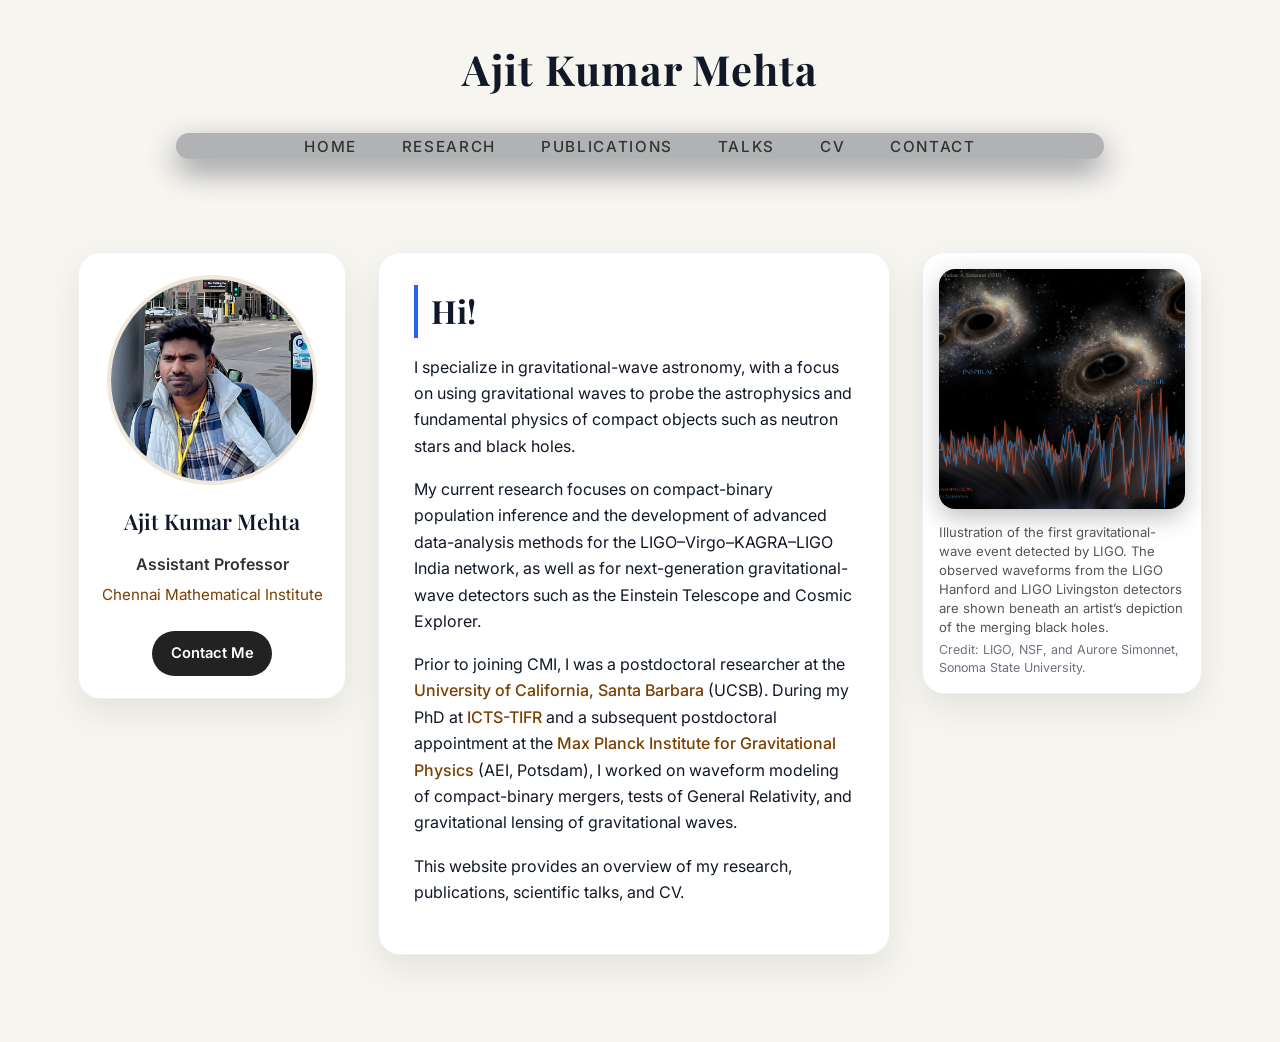
==== index.html @ 56f74015 "Update index.html" ====
<!DOCTYPE html>
<html lang="en">
<head>
    <meta charset="UTF-8">
    <meta name="viewport" content="width=device-width, initial-scale=1.0">
    <title>Ajit Kumar Mehta – Gravitational-Wave Astrophysicist</title>

    <!-- Google Fonts -->
    <link href="https://fonts.googleapis.com/css2?family=Inter:wght@300;400;500;600;700&family=Playfair+Display:wght@600&display=swap" rel="stylesheet">

    <!-- Main Stylesheet -->
    <link rel="stylesheet" href="styles.css">
</head>

<body>

    <!-- ===== HEADER ===== -->
    <header>
        <h1>Ajit Kumar Mehta</h1>

        <nav>
            <ul>
                <li><a href="index.html">Home</a></li>
                <li><a href="research.html">Research</a></li>
                <li><a href="publications.html">Publications</a></li>
                <li><a href="talks.html">Talks</a></li>
                <li><a href="CV.pdf" target="_blank">CV</a></li>
                <li><a href="contact.html">Contact</a></li>
            </ul>
        </nav>
    </header>


    <!-- ===== PROFILE CARD ===== -->
    <section class="profile-card">

        <!-- LEFT PROFILE SIDEBAR -->
        <aside class="profile-sidebar">
            <img class="profile-photo" src="profile.jpg" alt="Ajit Kumar Mehta">

            <div class="profile-details">
                <h2>Ajit Kumar Mehta</h2>

                <p class="profile-position">Assistant Professor</p>

                <p class="profile-institute">
                    <a href="https://www.cmi.ac.in/" target="_blank" rel="noopener">
                        Chennai Mathematical Institute
                    </a>
                </p>

                <a class="contact-button" href="contact.html">Contact Me</a>
            </div>
        </aside>


        <!-- CENTER TEXT -->
        <main class="bio-container">
            <h2 class="welcome-title">Hi!</h2>

            <p>
                I specialize in gravitational-wave astronomy, with a focus on using gravitational waves
                to probe the astrophysics and fundamental physics of compact objects such as neutron stars
                and black holes.
            </p>

            <p>
                My current research focuses on compact-binary population inference and the development of
                advanced data-analysis methods for the LIGO–Virgo–KAGRA–LIGO India network, as well as for
                next-generation gravitational-wave detectors such as the Einstein Telescope and Cosmic Explorer.
            </p>

            <p>
                Prior to joining CMI, I was a postdoctoral researcher at the
                <a href="https://www.physics.ucsb.edu/" target="_blank" rel="noopener">
                    University of California, Santa Barbara</a> (UCSB). During my PhD at
                <a href="https://www.icts.res.in/" target="_blank" rel="noopener">
                    ICTS-TIFR</a> and a subsequent postdoctoral appointment at the
                <a href="https://www.aei.mpg.de/" target="_blank" rel="noopener">
                    Max Planck Institute for Gravitational Physics</a> (AEI, Potsdam), I worked on waveform
                modeling of compact-binary mergers, tests of General Relativity, and gravitational lensing of
                gravitational waves.
            </p>

            <p>
                This website provides an overview of my research, publications, scientific talks, and CV.
            </p>
        </main>


        <!-- RIGHT IMAGE AND CAPTION -->
        <aside class="right-photo-column">
            <div class="photo-credit">
                <img src="image1.jpg" alt="Illustration of the first gravitational-wave event detected by LIGO">

                <p class="caption-text">
                    Illustration of the first gravitational-wave event detected by LIGO. The observed waveforms
                    from the LIGO Hanford and LIGO Livingston detectors are shown beneath an artist’s depiction
                    of the merging black holes.
                    <span class="credit-text">
                        Credit: LIGO, NSF, and Aurore Simonnet, Sonoma State University.
                    </span>
                </p>
            </div>
        </aside>

    </section>

</body>
</html>
---- styles.css ----
/* ================================
   RESET
================================== */
*,
*::before,
*::after {
  box-sizing: border-box;
}

html, body {
  margin: 0;
  padding: 0;
}

/* ================================
   BASE
================================== */
body {
    margin: 0;
    padding: 0;
    background: linear-gradient(180deg, #f7f9fc, #e9eef5);
    font-family: 'Inter', sans-serif;
    color: #1a1a1a;
}

/* Limit width -- EXCLUDING the profile card */
header,
section:not(.profile-card) {
  max-width: 960px;
  margin: 0 auto;
  padding-left: 1.5rem;
  padding-right: 1.5rem;
}

/* ================================
   HEADER / HERO
================================== */
header {
  padding-top: 3rem;
  padding-bottom: 2.5rem;
  text-align: center;
  /* removed light text color so it doesn't fade */
  /* color: #e5e7eb; */
}

header h1 {
  font-family: "Playfair Display", serif;
  font-size: 2.6rem;
  letter-spacing: 0.04em;
  margin: 0 0 0.3rem;
  color: #111827; /* dark navy/black */
}

header p {
  margin: 0.3rem 0 0;
  font-size: 1.05rem;
  opacity: 1;              /* fully opaque */
  color: #4b5563;          /* dark grey */
}

/* ================================
   NAVIGATION
================================== */
nav {
  margin-top: 1.8rem;
}

nav ul {
  list-style: none;
  padding: 0;
  margin: 0;
  display: inline-flex;
  flex-wrap: wrap;
  gap: 0.9rem;
  background: rgba(15, 23, 42, 0.3);
  padding: 0.55rem 0.9rem;
  border-radius: 999px;
  backdrop-filter: blur(12px);
  box-shadow: 0 12px 30px rgba(15, 23, 42, 0.45);
}

nav a {
  text-decoration: none;
  color: #e5e7eb;
  font-size: 0.9rem;
  letter-spacing: 0.11em;
  text-transform: uppercase;
  padding: 0.35rem 0.7rem;
  border-radius: 999px;
  transition: 0.2s ease;
}

nav a:hover,
nav a:focus {
  background: #facc15;
  color: #1f2937;
  transform: translateY(-1px);
}

/* ================================
   DEFAULT SECTION CARD
   (EXCLUDES profile-card)
================================== */
section:not(.profile-card) {
  background: rgba(248, 250, 252, 0.96);
  border-radius: 18px;
  padding: 2.2rem 2.4rem;
  margin-top: -1.2rem;
  margin-bottom: 3rem;
  box-shadow:
    0 18px 45px rgba(15, 23, 42, 0.25),
    0 0 0 1px rgba(148, 163, 184, 0.25);
}

section h2 {
  margin-top: 0;
  font-size: 1.8rem;
  font-weight: 600;
  color: #0f172a;
  margin-bottom: 1rem;
}

/* Styled "Welcome!" heading */
section h2.welcome-title {
  font-size: 2rem;
  font-weight: 700;
  color: #0f172a;
  padding-left: 0.8rem;
  border-left: 4px solid #2563eb; /* blue */
  margin-bottom: 1rem;
}

section p {
  margin: 0.4rem 0 0.9rem;
  color: #111827;
}

/* Lists */
section ul,
section ol {
  padding-left: 1.3rem;
  margin-top: 0.4rem;
  margin-bottom: 1rem;
}

section li {
  margin-bottom: 0.35rem;
}

/* ================================
   LINKS
================================== */
a {
  color: #2563eb;
}

a:hover {
  text-decoration: underline;
}

/* ================================
   RESPONSIVE GLOBAL
================================== */
@media (max-width: 640px) {
  header,
  section:not(.profile-card) {
    padding-left: 1rem;
    padding-right: 1rem;
  }

  header h1 {
    font-size: 2.1rem;
  }

  section:not(.profile-card) {
    padding: 1.7rem 1.4rem;
    margin-top: -0.8rem;
  }
}

/* ============================================================
   PROFILE CARD LAYOUT — LEFT PHOTO, CENTER TEXT, RIGHT PHOTOS
=============================================================== */
section.profile-card {
  max-width: 1200px !important;
  margin: 0 auto !important;

  /* Remove default section styling */
  background: transparent !important;
  border-radius: 0 !important;
  box-shadow: none !important;
  margin-top: 2rem !important;
  margin-bottom: 3rem !important;

  /* Three-column layout */
  display: flex !important;
  flex-direction: row;
  align-items: flex-start;
  justify-content: space-between;  /* push items to left, center, right */
  gap: 2rem;
  padding: 2.4rem !important;
  text-align: left !important;
}

/* Left image column */
section.profile-card .photo-container {
  flex: 0 0 260px; /* fixed-ish width */
}

section.profile-card .photo-container img {
  width: 240px;
  height: 240px;
  object-fit: cover;
  border-radius: 14px;
  box-shadow: 0 8px 25px rgba(0,0,0,0.25);
}

/* Text column (center) */
section.profile-card .bio-container {
  flex: 1;
  max-width: 600px;
  min-width: 0;
}

/* Right-side stacked photos */
.right-photo-column {
  flex: 0 0 280px;            /* fixed width on the far right */
  display: flex;
  flex-direction: column;     /* stack vertically */
  align-items: flex-end;      /* align to the right edge */
  gap: 1rem;
}

.right-photo-column img {
  width: 260px;
  height: 240px;
  object-fit: cover;
  border-radius: 14px;
  box-shadow: 0 8px 25px rgba(0,0,0,0.25);
}

/* Mobile layout */
@media (max-width: 760px) {
  section.profile-card {
    flex-direction: column !important;
    align-items: center !important;
    text-align: center !important;
    padding: 2rem 1.2rem !important;
  }

  section.profile-card .photo-container {
    flex: 0 0 auto;
  }

  section.profile-card .photo-container img {
    width: 200px;
    height: 200px;
  }

  section.profile-card .bio-container {
    max-width: 100%;
  }

  /* On mobile, arrange right-side photos in rows */
  .right-photo-column {
    flex: 0 0 auto;
    flex-direction: row;
    flex-wrap: wrap;
    justify-content: center;
    align-items: center;
  }

  .right-photo-column img {
    width: 200px;
    height: 200px;
  }
}

.photo-credit {
  display: flex;
  flex-direction: column;
  align-items: flex-end; /* keep text aligned with the image */
}


.caption-text {
    font-size: 0.9rem;
    color: #374151; /* dark gray */
    margin-top: 0.6rem;
    line-height: 1.4;
    text-align: left;   /* FIXED */
    max-width: 260px;     /* keeps text tidy under image */
}

.caption-text .credit-text {
    display: block;
    font-size: 0.78rem;
    color: #6b7280;
    margin-top: 0.2rem;   /* ← VERY SMALL GAP */
}

/* ================================
   TALKS PAGE — Cards + layout
================================== */

.talks-intro {
  margin-bottom: 1.3rem;
  color: #374151;
}

.talks-grid {
  display: grid;
  grid-template-columns: 1fr;
  gap: 1rem;
  margin-top: 0.6rem;
}

.talks-section-title {
  margin-top: 1.7rem;
  margin-bottom: 0.6rem;
  font-size: 1.25rem;
  font-weight: 700;
  color: #0f172a;
}

.talk-card {
  background: rgba(255, 255, 255, 0.92);
  border-radius: 16px;
  padding: 1.1rem 1.2rem;
  box-shadow:
    0 10px 28px rgba(15, 23, 42, 0.12),
    0 0 0 1px rgba(148, 163, 184, 0.22);
}

.talk-top {
  display: flex;
  gap: 0.8rem;
  align-items: baseline;
  flex-wrap: wrap;
}

.talk-title {
  font-weight: 700;
  color: #4169E1; /* RoyalBlue */;
  margin: 0;
  line-height: 1.25;
  font-size: 1.02rem;
}

.talk-meta {
  margin-top: 0.35rem;
  color: #0f172a; 
  font-size: 0.95rem;
  line-height: 1.35;
}

.badge {
  display: inline-flex;
  align-items: center;
  gap: 0.35rem;
  padding: 0.22rem 0.55rem;
  border-radius: 999px;
  font-size: 0.78rem;
  letter-spacing: 0.02em;
  background: rgba(37, 99, 235, 0.10);
  color: #1d4ed8;
  border: 1px solid rgba(37, 99, 235, 0.20);
  white-space: nowrap;
}

.badge.secondary {
  background: rgba(15, 23, 42, 0.06);
  color: #0f172a;
  border: 1px solid rgba(15, 23, 42, 0.10);
}

.talk-divider {
  height: 1px;
  background: rgba(148, 163, 184, 0.35);
  margin: 1.4rem 0 0.7rem;
}

@media (min-width: 880px) {
  .talks-grid {
    grid-template-columns: 1fr 1fr;
  }
}

@media (max-width: 640px) {
  .talk-card {
    padding: 1rem 1rem;
  }
}

.year {
    margin-top: 2.5rem;
    font-size: 1.4rem;
    font-weight: 600;
    border-bottom: 1px solid #ddd;
    padding-bottom: 0.3rem;
}

.talk-list {
    list-style: none;
    padding-left: 0;
}

.talk-list li {
    margin-bottom: 1.2rem;
    line-height: 1.6;
}

.talk-list .meta {
    color: #666;
    font-size: 0.9rem;
}

.inst{
  font-weight: 600;
}

.inst{
  font-weight: 600;
  color: #4169E1;              /* RoyalBlue */
  text-decoration: none;
  border-bottom: 1px solid rgba(65,105,225,.35);
}

.inst:hover{
  border-bottom-color: rgba(65,105,225,.9);
}

.highlight{
  font-weight: 600;
  color: #1f2937;   /* same text color, just stronger */
}

.profile-info {
    text-align: center;
    margin-top: 1rem;
}

.profile-title {
    font-weight: 600;
    margin: 0.3rem 0;
}

.profile-affiliation {
    margin: 0.3rem 0;
}

.profile-contact {
    margin-top: 0.7rem;
}

.profile-contact a {
    font-weight: 500;
    text-decoration: none;
}

/* ===== POLISHED HOME PAGE LAYOUT ===== */

body {
    font-family: "Inter", sans-serif;
    background: #f7f5f0;
    color: #222;
    line-height: 1.65;
}

/* Header */
header {
    text-align: center;
    padding: 2.2rem 1rem 1.4rem;
}

header h1 {
    font-family: "Playfair Display", serif;
    font-size: 2.6rem;
    margin: 0 0 1rem;
    letter-spacing: 0.02em;
}

nav ul {
    list-style: none;
    padding: 0;
    margin: 0;
    display: flex;
    justify-content: center;
    gap: 1.4rem;
    flex-wrap: wrap;
}

nav a {
    text-decoration: none;
    color: #333;
    font-weight: 500;
    font-size: 0.95rem;
}

nav a:hover {
    color: #7b3f00;
}

/* Main three-column card */
.profile-card {
    max-width: 1250px;
    margin: 2rem auto 4rem;
    padding: 2rem;
    display: grid;
    grid-template-columns: 260px minmax(420px, 1fr) 330px;
    gap: 2rem;
    align-items: start;
}

/* Left profile sidebar */
.profile-sidebar {
    background: #ffffff;
    border-radius: 22px;
    padding: 1.4rem;
    text-align: center;
    box-shadow: 0 14px 35px rgba(0, 0, 0, 0.08);
    border: 1px solid rgba(0, 0, 0, 0.06);
}

.profile-photo {
    width: 100%;
    max-width: 210px;
    aspect-ratio: 1 / 1;
    object-fit: cover;
    border-radius: 50%;
    display: block;
    margin: 0 auto 1.2rem;
    border: 4px solid #f1e8dc;
}

.profile-details h2 {
    font-family: "Playfair Display", serif;
    font-size: 1.35rem;
    margin: 0.3rem 0 0.7rem;
}

.profile-position {
    font-weight: 600;
    margin: 0.2rem 0;
    color: #333;
}

.profile-institute {
    margin: 0.25rem 0 1.1rem;
    font-size: 0.95rem;
}

.profile-institute a {
    color: #7b3f00;
    text-decoration: none;
}

.profile-institute a:hover {
    text-decoration: underline;
}

.contact-button {
    display: inline-block;
    margin-top: 0.4rem;
    padding: 0.65rem 1.15rem;
    border-radius: 999px;
    background: #222;
    color: #fff;
    text-decoration: none;
    font-weight: 600;
    font-size: 0.92rem;
    transition: transform 0.15s ease, background 0.15s ease;
}

.contact-button:hover {
    background: #7b3f00;
    transform: translateY(-1px);
}

/* Center biography */
.bio-container {
    background: #ffffff;
    border-radius: 22px;
    padding: 2rem 2.2rem;
    box-shadow: 0 14px 35px rgba(0, 0, 0, 0.08);
    border: 1px solid rgba(0, 0, 0, 0.06);
}

.welcome-title {
    font-family: "Playfair Display", serif;
    font-size: 2rem;
    margin-top: 0;
    margin-bottom: 1rem;
}

.bio-container p {
    margin: 0 0 1.05rem;
    font-size: 1rem;
}

.bio-container a {
    color: #7b3f00;
    text-decoration: none;
    font-weight: 500;
}

.bio-container a:hover {
    text-decoration: underline;
}

/* Right photo card */
.right-photo-column {
    background: #ffffff;
    border-radius: 22px;
    padding: 1rem;
    box-shadow: 0 14px 35px rgba(0, 0, 0, 0.08);
    border: 1px solid rgba(0, 0, 0, 0.06);
}

.photo-credit img {
    width: 100%;
    display: block;
    border-radius: 16px;
    margin-bottom: 0.9rem;
}

.caption-text {
    font-size: 0.82rem;
    line-height: 1.45;
    color: #555;
    margin: 0;
}

.credit-text {
    display: block;
    margin-top: 0.55rem;
    color: #777;
    font-size: 0.78rem;
}

/* Responsive layout */
@media (max-width: 1050px) {
    .profile-card {
        grid-template-columns: 240px 1fr;
    }

    .right-photo-column {
        grid-column: 1 / -1;
        max-width: 650px;
        margin: 0 auto;
    }
}

@media (max-width: 760px) {
    .profile-card {
        grid-template-columns: 1fr;
        padding: 1rem;
        margin-top: 1rem;
    }

    .profile-sidebar,
    .bio-container,
    .right-photo-column {
        padding: 1.3rem;
    }

    header h1 {
        font-size: 2.1rem;
    }

    .welcome-title {
        font-size: 1.75rem;
    }

    nav ul {
        gap: 0.9rem;
    }
}
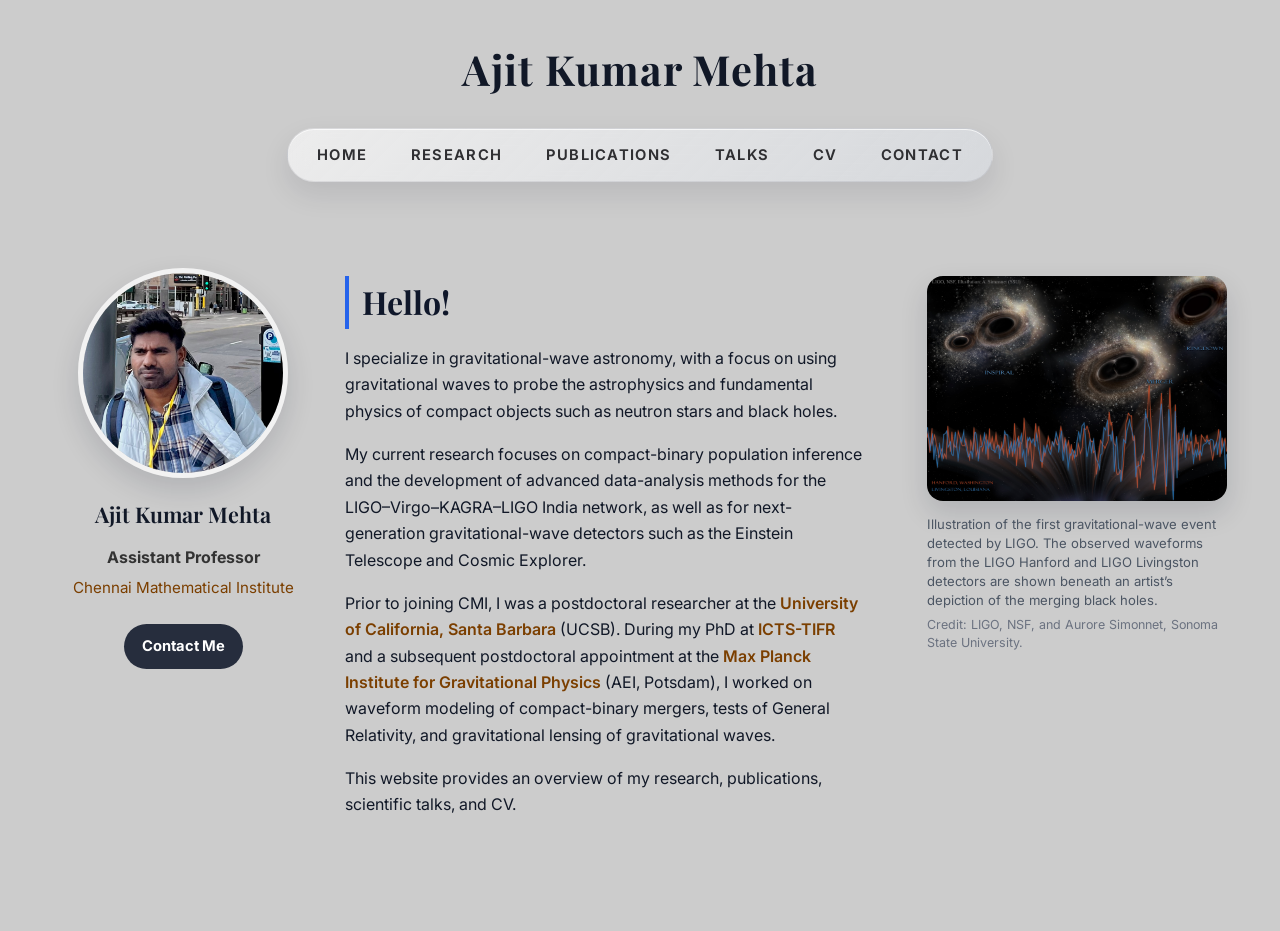
==== commit 42615db2: "Update index.html" ====
--- a/index.html
+++ b/index.html
@@ -56,7 +56,7 @@
 
         <!-- CENTER TEXT -->
         <main class="bio-container">
-            <h2 class="welcome-title">Hi!</h2>
+            <h2 class="welcome-title">Hello!</h2>
 
             <p>
                 I specialize in gravitational-wave astronomy, with a focus on using gravitational waves
--- a/styles.css
+++ b/styles.css
@@ -1,3 +1,12 @@
+/* ============================================================
+   Ajit Kumar Mehta — Website Stylesheet
+   Final cleaned version
+   - uniform site background
+   - no boxed navigation
+   - no boxed publication/talk entries
+   - fixed publication numbering
+============================================================ */
+
 /* ================================
    RESET
 ================================== */
@@ -7,7 +16,8 @@
   box-sizing: border-box;
 }
 
-html, body {
+html,
+body {
   margin: 0;
   padding: 0;
 }
@@ -15,19 +25,40 @@
 /* ================================
    BASE
 ================================== */
+html,
 body {
-    margin: 0;
-    padding: 0;
-    background: linear-gradient(180deg, #f7f9fc, #e9eef5);
-    font-family: 'Inter', sans-serif;
-    color: #1a1a1a;
-}
-
-/* Limit width -- EXCLUDING the profile card */
+  min-height: 100%;
+  margin: 0;
+}
+
+body {
+  background:
+    radial-gradient(circle at top left, rgba(255, 255, 255, 0.55), transparent 35%),
+    radial-gradient(circle at bottom right, rgba(180, 170, 145, 0.18), transparent 45%),
+    linear-gradient(180deg, #e8e4dc 0%, #d3ccc0 100%);
+
+  font-family: "Inter", system-ui, -apple-system, BlinkMacSystemFont, "Segoe UI", sans-serif;
+  color: #111827;
+  line-height: 1.65;
+}
+
+a {
+  color: #7b3f00;
+  text-decoration: none;
+}
+
+a:hover,
+a:focus {
+  text-decoration: underline;
+}
+
+/* Normal pages use a comfortable width.
+   The home profile-card section has its own wider layout below. */
 header,
 section:not(.profile-card) {
   max-width: 960px;
-  margin: 0 auto;
+  margin-left: auto;
+  margin-right: auto;
   padding-left: 1.5rem;
   padding-right: 1.5rem;
 }
@@ -36,97 +67,114 @@
    HEADER / HERO
 ================================== */
 header {
-  padding-top: 3rem;
-  padding-bottom: 2.5rem;
+  padding-top: 2.2rem;
+  padding-bottom: 1.4rem;
   text-align: center;
-  /* removed light text color so it doesn't fade */
-  /* color: #e5e7eb; */
 }
 
 header h1 {
-  font-family: "Playfair Display", serif;
+  font-family: "Playfair Display", Georgia, serif;
   font-size: 2.6rem;
-  letter-spacing: 0.04em;
-  margin: 0 0 0.3rem;
-  color: #111827; /* dark navy/black */
+  letter-spacing: 0.02em;
+  margin: 0 0 1rem;
+  color: #111827;
 }
 
 header p {
   margin: 0.3rem 0 0;
   font-size: 1.05rem;
-  opacity: 1;              /* fully opaque */
-  color: #4b5563;          /* dark grey */
+  color: #4b5563;
 }
 
 /* ================================
-   NAVIGATION
+   NAVIGATION — NO BOXED BACKGROUND
 ================================== */
 nav {
-  margin-top: 1.8rem;
+  margin-top: 1.5rem;
 }
 
 nav ul {
   list-style: none;
+  margin: 0;
   padding: 0;
-  margin: 0;
+
   display: inline-flex;
   flex-wrap: wrap;
-  gap: 0.9rem;
-  background: rgba(15, 23, 42, 0.3);
-  padding: 0.55rem 0.9rem;
-  border-radius: 999px;
-  backdrop-filter: blur(12px);
-  box-shadow: 0 12px 30px rgba(15, 23, 42, 0.45);
+  justify-content: center;
+  gap: 1.25rem;
+
+  background: transparent !important;
+  border: none !important;
+  border-radius: 0 !important;
+  box-shadow: none !important;
+  backdrop-filter: none !important;
+  -webkit-backdrop-filter: none !important;
+}
+
+nav li {
+  margin: 0;
 }
 
 nav a {
+  display: inline-block;
+  padding: 0.15rem 0;
+
+  color: #333;
+  font-size: 0.92rem;
+  font-weight: 650;
+  letter-spacing: 0.09em;
+  text-transform: uppercase;
+
+  border-radius: 0;
+  border-bottom: 2px solid transparent;
+  background: transparent !important;
+  box-shadow: none !important;
+
+  transition: color 0.15s ease, border-color 0.15s ease;
+}
+
+nav a:hover,
+nav a:focus,
+nav a.active {
+  color: #7b3f00;
+  background: transparent !important;
   text-decoration: none;
-  color: #e5e7eb;
-  font-size: 0.9rem;
-  letter-spacing: 0.11em;
-  text-transform: uppercase;
-  padding: 0.35rem 0.7rem;
-  border-radius: 999px;
-  transition: 0.2s ease;
-}
-
-nav a:hover,
-nav a:focus {
-  background: #facc15;
-  color: #1f2937;
-  transform: translateY(-1px);
+  border-bottom-color: rgba(123, 63, 0, 0.55);
+  transform: none;
 }
 
 /* ================================
-   DEFAULT SECTION CARD
-   (EXCLUDES profile-card)
+   DEFAULT SECTIONS — UNBOXED
 ================================== */
 section:not(.profile-card) {
-  background: rgba(248, 250, 252, 0.96);
-  border-radius: 18px;
-  padding: 2.2rem 2.4rem;
-  margin-top: -1.2rem;
-  margin-bottom: 3rem;
-  box-shadow:
-    0 18px 45px rgba(15, 23, 42, 0.25),
-    0 0 0 1px rgba(148, 163, 184, 0.25);
+  background: transparent !important;
+  border: none !important;
+  border-radius: 0 !important;
+  box-shadow: none !important;
+
+  padding-top: 1.8rem;
+  padding-bottom: 1.8rem;
+  margin-top: 0.35rem;
+  margin-bottom: 1.8rem;
 }
 
 section h2 {
   margin-top: 0;
+  margin-bottom: 1rem;
+  color: #0f172a;
   font-size: 1.8rem;
-  font-weight: 600;
-  color: #0f172a;
-  margin-bottom: 1rem;
-}
-
-/* Styled "Welcome!" heading */
-section h2.welcome-title {
+  font-weight: 650;
+}
+
+section h2.welcome-title,
+.welcome-title {
+  font-family: "Playfair Display", Georgia, serif;
   font-size: 2rem;
   font-weight: 700;
   color: #0f172a;
   padding-left: 0.8rem;
-  border-left: 4px solid #2563eb; /* blue */
+  border-left: 4px solid #2563eb;
+  margin-top: 0;
   margin-bottom: 1rem;
 }
 
@@ -135,7 +183,6 @@
   color: #111827;
 }
 
-/* Lists */
 section ul,
 section ol {
   padding-left: 1.3rem;
@@ -147,189 +194,407 @@
   margin-bottom: 0.35rem;
 }
 
-/* ================================
-   LINKS
-================================== */
-a {
-  color: #2563eb;
-}
-
-a:hover {
-  text-decoration: underline;
-}
-
-/* ================================
-   RESPONSIVE GLOBAL
-================================== */
-@media (max-width: 640px) {
-  header,
-  section:not(.profile-card) {
-    padding-left: 1rem;
-    padding-right: 1rem;
-  }
-
-  header h1 {
-    font-size: 2.1rem;
-  }
-
-  section:not(.profile-card) {
-    padding: 1.7rem 1.4rem;
-    margin-top: -0.8rem;
-  }
-}
-
 /* ============================================================
-   PROFILE CARD LAYOUT — LEFT PHOTO, CENTER TEXT, RIGHT PHOTOS
-=============================================================== */
+   HOME PAGE PROFILE LAYOUT
+============================================================ */
 section.profile-card {
-  max-width: 1200px !important;
-  margin: 0 auto !important;
-
-  /* Remove default section styling */
-  background: transparent !important;
-  border-radius: 0 !important;
-  box-shadow: none !important;
-  margin-top: 2rem !important;
-  margin-bottom: 3rem !important;
-
-  /* Three-column layout */
-  display: flex !important;
-  flex-direction: row;
-  align-items: flex-start;
-  justify-content: space-between;  /* push items to left, center, right */
+  max-width: 1250px;
+  margin: 2rem auto 4rem;
+  padding: 2rem 2.4rem;
+
+  display: grid;
+  grid-template-columns: 260px minmax(420px, 1fr) 330px;
   gap: 2rem;
-  padding: 2.4rem !important;
-  text-align: left !important;
-}
-
-/* Left image column */
-section.profile-card .photo-container {
-  flex: 0 0 260px; /* fixed-ish width */
-}
-
-section.profile-card .photo-container img {
-  width: 240px;
-  height: 240px;
+  align-items: start;
+
+  background: transparent !important;
+  border: none !important;
+  box-shadow: none !important;
+  text-align: left;
+}
+
+/* Left profile column */
+.profile-sidebar,
+.photo-container {
+  text-align: center;
+  background: transparent !important;
+  border: none !important;
+  box-shadow: none !important;
+}
+
+.profile-photo,
+.photo-container img {
+  width: 100%;
+  max-width: 210px;
+  aspect-ratio: 1 / 1;
   object-fit: cover;
-  border-radius: 14px;
-  box-shadow: 0 8px 25px rgba(0,0,0,0.25);
-}
-
-/* Text column (center) */
-section.profile-card .bio-container {
-  flex: 1;
-  max-width: 600px;
+  display: block;
+  margin: 0 auto 1.2rem;
+
+  border-radius: 50%;
+  border: 5px solid rgba(255, 255, 255, 0.75);
+  box-shadow: 0 12px 28px rgba(15, 23, 42, 0.14);
+}
+
+.profile-details h2,
+.profile-info h2 {
+  font-family: "Playfair Display", Georgia, serif;
+  font-size: 1.35rem;
+  margin: 0.3rem 0 0.7rem;
+  color: #111827;
+}
+
+.profile-position,
+.profile-title {
+  font-weight: 700;
+  margin: 0.2rem 0;
+  color: #333;
+}
+
+.profile-institute,
+.profile-affiliation {
+  margin: 0.25rem 0 1.1rem;
+  font-size: 0.95rem;
+}
+
+.profile-institute a,
+.profile-affiliation a {
+  color: #7b3f00;
+}
+
+.contact-button,
+.profile-contact a {
+  display: inline-block;
+  margin-top: 0.4rem;
+  padding: 0.65rem 1.15rem;
+  border-radius: 999px;
+
+  background: rgba(15, 23, 42, 0.88);
+  color: #fff;
+  font-weight: 700;
+  font-size: 0.92rem;
+  text-decoration: none;
+
+  transition: transform 0.15s ease, background 0.15s ease;
+}
+
+.contact-button:hover,
+.profile-contact a:hover {
+  background: rgba(124, 58, 0, 0.9);
+  color: #fff;
+  text-decoration: none;
+  transform: translateY(-1px);
+}
+
+/* Center bio column */
+.bio-container {
+  max-width: 650px;
   min-width: 0;
-}
-
-/* Right-side stacked photos */
+  padding: 0.5rem 0 0;
+
+  background: transparent !important;
+  border: none !important;
+  box-shadow: none !important;
+}
+
+.bio-container p {
+  margin: 0 0 1.05rem;
+  font-size: 1rem;
+  color: #111827;
+}
+
+.bio-container a {
+  color: #7b3f00;
+  font-weight: 600;
+}
+
+/* Right figure column */
 .right-photo-column {
-  flex: 0 0 280px;            /* fixed width on the far right */
   display: flex;
-  flex-direction: column;     /* stack vertically */
-  align-items: flex-end;      /* align to the right edge */
+  flex-direction: column;
+  align-items: flex-end;
   gap: 1rem;
-}
-
-.right-photo-column img {
-  width: 260px;
-  height: 240px;
-  object-fit: cover;
-  border-radius: 14px;
-  box-shadow: 0 8px 25px rgba(0,0,0,0.25);
-}
-
-/* Mobile layout */
-@media (max-width: 760px) {
-  section.profile-card {
-    flex-direction: column !important;
-    align-items: center !important;
-    text-align: center !important;
-    padding: 2rem 1.2rem !important;
-  }
-
-  section.profile-card .photo-container {
-    flex: 0 0 auto;
-  }
-
-  section.profile-card .photo-container img {
-    width: 200px;
-    height: 200px;
-  }
-
-  section.profile-card .bio-container {
-    max-width: 100%;
-  }
-
-  /* On mobile, arrange right-side photos in rows */
-  .right-photo-column {
-    flex: 0 0 auto;
-    flex-direction: row;
-    flex-wrap: wrap;
-    justify-content: center;
-    align-items: center;
-  }
-
-  .right-photo-column img {
-    width: 200px;
-    height: 200px;
-  }
+
+  background: transparent !important;
+  border: none !important;
+  box-shadow: none !important;
+  padding: 0.5rem 0 0;
 }
 
 .photo-credit {
   display: flex;
   flex-direction: column;
-  align-items: flex-end; /* keep text aligned with the image */
-}
-
+  align-items: flex-end;
+
+  background: transparent !important;
+  border: none !important;
+  box-shadow: none !important;
+}
+
+.photo-credit img,
+.right-photo-column img {
+  width: 100%;
+  max-width: 300px;
+  height: auto;
+  object-fit: cover;
+  display: block;
+
+  border-radius: 16px;
+  margin-bottom: 0.9rem;
+  box-shadow: 0 12px 28px rgba(15, 23, 42, 0.14);
+}
 
 .caption-text {
-    font-size: 0.9rem;
-    color: #374151; /* dark gray */
-    margin-top: 0.6rem;
-    line-height: 1.4;
-    text-align: left;   /* FIXED */
-    max-width: 260px;     /* keeps text tidy under image */
-}
-
-.caption-text .credit-text {
-    display: block;
-    font-size: 0.78rem;
-    color: #6b7280;
-    margin-top: 0.2rem;   /* ← VERY SMALL GAP */
-}
-
-/* ================================
-   TALKS PAGE — Cards + layout
-================================== */
-
+  max-width: 300px;
+  margin: 0;
+  color: #4b5563;
+  font-size: 0.82rem;
+  line-height: 1.45;
+  text-align: left;
+}
+
+.caption-text .credit-text,
+.credit-text {
+  display: block;
+  margin-top: 0.35rem;
+  color: #6b7280;
+  font-size: 0.78rem;
+}
+
+/* ============================================================
+   PUBLICATIONS PAGE
+   Works even if publications.html still has an internal <style> block.
+============================================================ */
+
+/* Publications page container and heading */
+.container {
+  max-width: 980px;
+  margin-left: auto;
+  margin-right: auto;
+}
+
+.page-title {
+  margin: 0.8rem 0 0.4rem !important;
+}
+
+.page-title h2 {
+  margin: 0 !important;
+  font-size: clamp(1.4rem, 2.2vw, 1.9rem);
+}
+
+/* Top publication links: no pill/box styling */
+.linkbar,
+.pub-links,
+.profile-links,
+.external-links {
+  display: flex;
+  flex-wrap: wrap;
+  gap: 1rem;
+  margin: 0.45rem 0 0.8rem !important;
+}
+
+.pill {
+  display: inline-flex;
+  align-items: center;
+  gap: 0.45rem;
+
+  padding: 0 !important;
+  border: none !important;
+  border-radius: 0 !important;
+  background: transparent !important;
+  box-shadow: none !important;
+
+  color: #7b3f00 !important;
+  text-decoration: none;
+}
+
+.pill:hover,
+.pill:focus {
+  color: #4169e1 !important;
+  border: none !important;
+  box-shadow: none !important;
+  transform: none !important;
+  text-decoration: underline;
+}
+
+.pill .dot {
+  width: 0.42rem;
+  height: 0.42rem;
+  border-radius: 999px;
+  background: #4169e1;
+  display: inline-block;
+}
+
+/* Publication subsections: no section boxes and very small gaps */
+.section {
+  margin: 0.55rem 0 0.65rem !important;
+  padding: 0 !important;
+  border: none !important;
+  border-radius: 0 !important;
+  background: transparent !important;
+  box-shadow: none !important;
+}
+
+.section + .section {
+  margin-top: 0.65rem !important;
+}
+
+.section h3,
+section h3,
+.publications h3,
+.publication-section-title,
+.pub-section-title {
+  margin-top: 0 !important;
+  margin-bottom: 0.28rem !important;
+  color: #4169e1;
+  font-size: 1.08rem;
+  font-weight: 700;
+  letter-spacing: 0.01em;
+}
+
+/* Publication lists: restore native numbering */
+ol.pub-list,
+ol.publication-list,
+ol.publications-list {
+  list-style: decimal outside !important;
+  counter-reset: none !important;
+
+  display: block !important;
+  padding-left: 1.65rem !important;
+  margin-top: 0.15rem !important;
+  margin-bottom: 0.45rem !important;
+}
+
+/* Publication entries: no cards/boxes */
+ol.pub-list > li,
+ol.publication-list > li,
+ol.publications-list > li,
+.pub {
+  display: list-item !important;
+  position: static !important;
+
+  padding: 0.25rem 0 0.55rem 0.08rem !important;
+  margin: 0 0 0.45rem 0 !important;
+
+  background: transparent !important;
+  border: none !important;
+  border-radius: 0 !important;
+  box-shadow: none !important;
+  border-bottom: 1px solid rgba(15, 23, 42, 0.12) !important;
+}
+
+/* Disable old artificial numbering from earlier CSS/internal style */
+ol.pub-list > li::before,
+ol.publication-list > li::before,
+ol.publications-list > li::before,
+.pub::before {
+  content: none !important;
+  display: none !important;
+}
+
+ol.pub-list > li::marker,
+ol.publication-list > li::marker,
+ol.publications-list > li::marker,
+.pub::marker {
+  color: #4169e1;
+  font-weight: 700;
+}
+
+/* Compact publication text */
+.pub-title {
+  margin: 0 !important;
+  font-size: 1.02rem;
+  line-height: 1.35;
+  font-weight: 650;
+}
+
+.pub-title a {
+  color: #0f172a;
+  text-decoration: none;
+  border-bottom: 1px solid rgba(65, 105, 225, 0.35);
+}
+
+.pub-title a:hover,
+.pub-title a:focus {
+  color: #4169e1;
+  border-bottom-color: rgba(65, 105, 225, 0.8);
+  text-decoration: none;
+}
+
+.pub-authors {
+  margin: 0.28rem 0 0 !important;
+  color: #475569;
+  line-height: 1.45;
+  font-size: 0.95rem;
+}
+
+.pub-venue {
+  margin: 0.18rem 0 0 !important;
+  color: #64748b;
+  font-size: 0.92rem;
+  line-height: 1.45;
+
+  display: flex;
+  flex-wrap: wrap;
+  gap: 0.5rem;
+  align-items: center;
+}
+
+.tag {
+  display: inline-flex;
+  align-items: center;
+  font-size: 0.78rem;
+  font-weight: 600;
+  padding: 0.18rem 0.5rem;
+  border-radius: 999px;
+  border: 1px solid rgba(2, 6, 23, 0.10);
+  background: rgba(2, 6, 23, 0.03);
+  color: rgba(2, 6, 23, 0.72);
+}
+
+.tag.ok {
+  border-color: rgba(14, 165, 233, 0.22);
+  background: rgba(14, 165, 233, 0.10);
+  color: rgba(3, 105, 161, 0.95);
+}
+
+.tag.acc {
+  border-color: rgba(34, 197, 94, 0.25);
+  background: rgba(34, 197, 94, 0.10);
+  color: rgba(21, 128, 61, 0.95);
+}
+
+/* ============================================================
+   TALKS PAGE — UNBOXED
+============================================================ */
 .talks-intro {
-  margin-bottom: 1.3rem;
+  margin-bottom: 0.8rem;
   color: #374151;
 }
 
 .talks-grid {
   display: grid;
   grid-template-columns: 1fr;
-  gap: 1rem;
-  margin-top: 0.6rem;
+  gap: 0.55rem;
+  margin-top: 0.35rem;
 }
 
 .talks-section-title {
-  margin-top: 1.7rem;
-  margin-bottom: 0.6rem;
+  margin-top: 0.9rem;
+  margin-bottom: 0.35rem;
+  color: #0f172a;
   font-size: 1.25rem;
   font-weight: 700;
-  color: #0f172a;
 }
 
 .talk-card {
-  background: rgba(255, 255, 255, 0.92);
-  border-radius: 16px;
-  padding: 1.1rem 1.2rem;
-  box-shadow:
-    0 10px 28px rgba(15, 23, 42, 0.12),
-    0 0 0 1px rgba(148, 163, 184, 0.22);
+  background: transparent !important;
+  border-radius: 0 !important;
+  padding: 0.35rem 0 0.65rem !important;
+  margin-bottom: 0.45rem !important;
+  box-shadow: none !important;
+  border: none !important;
+  border-bottom: 1px solid rgba(15, 23, 42, 0.12) !important;
 }
 
 .talk-top {
@@ -340,16 +605,16 @@
 }
 
 .talk-title {
+  margin: 0;
+  color: #4169e1;
+  font-size: 1.02rem;
   font-weight: 700;
-  color: #4169E1; /* RoyalBlue */;
-  margin: 0;
   line-height: 1.25;
-  font-size: 1.02rem;
 }
 
 .talk-meta {
-  margin-top: 0.35rem;
-  color: #0f172a; 
+  margin-top: 0.2rem;
+  color: #0f172a;
   font-size: 0.95rem;
   line-height: 1.35;
 }
@@ -360,319 +625,258 @@
   gap: 0.35rem;
   padding: 0.22rem 0.55rem;
   border-radius: 999px;
+
+  background: rgba(37, 99, 235, 0.10);
+  border: 1px solid rgba(37, 99, 235, 0.20);
+  color: #1d4ed8;
+
   font-size: 0.78rem;
   letter-spacing: 0.02em;
-  background: rgba(37, 99, 235, 0.10);
-  color: #1d4ed8;
-  border: 1px solid rgba(37, 99, 235, 0.20);
   white-space: nowrap;
 }
 
 .badge.secondary {
   background: rgba(15, 23, 42, 0.06);
+  border: 1px solid rgba(15, 23, 42, 0.10);
   color: #0f172a;
-  border: 1px solid rgba(15, 23, 42, 0.10);
 }
 
 .talk-divider {
   height: 1px;
+  margin: 0.75rem 0 0.4rem;
   background: rgba(148, 163, 184, 0.35);
-  margin: 1.4rem 0 0.7rem;
-}
-
+}
+
+.year {
+  margin-top: 0.9rem;
+  padding-bottom: 0.25rem;
+  border-bottom: 1px solid #ddd;
+  font-size: 1.4rem;
+  font-weight: 600;
+}
+
+.talk-list {
+  list-style: none;
+  padding-left: 0;
+}
+
+.talk-list li {
+  margin-bottom: 0.65rem;
+  line-height: 1.6;
+}
+
+.talk-list .meta {
+  color: #666;
+  font-size: 0.9rem;
+}
+
+/* ================================
+   REUSABLE INLINE STYLES
+================================== */
+.inst {
+  color: #4169e1;
+  font-weight: 600;
+  text-decoration: none;
+  border-bottom: 1px solid rgba(65, 105, 225, 0.35);
+}
+
+.inst:hover {
+  border-bottom-color: rgba(65, 105, 225, 0.9);
+  text-decoration: none;
+}
+
+.highlight {
+  color: #1f2937;
+  font-weight: 600;
+}
+
+/* ================================
+   RESPONSIVE LAYOUT
+================================== */
 @media (min-width: 880px) {
   .talks-grid {
     grid-template-columns: 1fr 1fr;
   }
 }
 
+@media (max-width: 1050px) {
+  section.profile-card {
+    grid-template-columns: 240px 1fr;
+  }
+
+  .right-photo-column {
+    grid-column: 1 / -1;
+    align-items: center;
+    max-width: 650px;
+    margin: 0 auto;
+  }
+
+  .photo-credit {
+    align-items: center;
+  }
+
+  .caption-text {
+    max-width: 650px;
+  }
+}
+
+@media (max-width: 760px) {
+  section.profile-card {
+    grid-template-columns: 1fr;
+    padding: 1rem;
+    margin-top: 1rem;
+    text-align: center;
+  }
+
+  .bio-container {
+    max-width: 100%;
+    text-align: left;
+  }
+
+  .profile-sidebar,
+  .photo-container,
+  .right-photo-column,
+  .photo-credit {
+    align-items: center;
+  }
+
+  .right-photo-column {
+    flex-direction: column;
+  }
+
+  .profile-photo,
+  .photo-container img {
+    max-width: 200px;
+  }
+
+  .photo-credit img,
+  .right-photo-column img {
+    max-width: 300px;
+  }
+
+  .welcome-title {
+    font-size: 1.75rem;
+  }
+}
+
 @media (max-width: 640px) {
+  header,
+  section:not(.profile-card) {
+    padding-left: 1rem;
+    padding-right: 1rem;
+  }
+
+  header h1 {
+    font-size: 2.1rem;
+  }
+
+  nav ul {
+    gap: 0.85rem;
+  }
+
+  nav a {
+    font-size: 0.82rem;
+  }
+
+  section:not(.profile-card) {
+    padding-top: 1.2rem;
+    padding-bottom: 1.2rem;
+    margin-top: -0.3rem;
+  }
+
+  .linkbar,
+  .pub-links,
+  .profile-links,
+  .external-links {
+    gap: 0.65rem;
+  }
+
   .talk-card {
-    padding: 1rem 1rem;
-  }
-}
-
-.year {
-    margin-top: 2.5rem;
-    font-size: 1.4rem;
-    font-weight: 600;
-    border-bottom: 1px solid #ddd;
-    padding-bottom: 0.3rem;
-}
-
-.talk-list {
-    list-style: none;
-    padding-left: 0;
-}
-
-.talk-list li {
-    margin-bottom: 1.2rem;
-    line-height: 1.6;
-}
-
-.talk-list .meta {
-    color: #666;
-    font-size: 0.9rem;
-}
-
-.inst{
-  font-weight: 600;
-}
-
-.inst{
-  font-weight: 600;
-  color: #4169E1;              /* RoyalBlue */
-  text-decoration: none;
-  border-bottom: 1px solid rgba(65,105,225,.35);
-}
-
-.inst:hover{
-  border-bottom-color: rgba(65,105,225,.9);
-}
-
-.highlight{
-  font-weight: 600;
-  color: #1f2937;   /* same text color, just stronger */
-}
-
-.profile-info {
-    text-align: center;
-    margin-top: 1rem;
-}
-
-.profile-title {
-    font-weight: 600;
-    margin: 0.3rem 0;
-}
-
-.profile-affiliation {
-    margin: 0.3rem 0;
-}
-
-.profile-contact {
-    margin-top: 0.7rem;
-}
-
-.profile-contact a {
-    font-weight: 500;
-    text-decoration: none;
-}
-
-/* ===== POLISHED HOME PAGE LAYOUT ===== */
-
+    padding: 0.35rem 0 0.65rem !important;
+  }
+}
+
+/* ============================================================
+   FINAL ALIGNMENT FIX FOR PUBLICATIONS / NORMAL PAGES
+============================================================ */
+
+/* Keep the whole page content aligned in one container */
+main.container,
+header .container {
+  max-width: 980px !important;
+  margin-left: auto !important;
+  margin-right: auto !important;
+  padding-left: 1.5rem !important;
+  padding-right: 1.5rem !important;
+}
+
+/* Do not let sections inside main create their own centered boxes */
+main.container section {
+  max-width: none !important;
+  margin-left: 0 !important;
+  margin-right: 0 !important;
+  padding-left: 0 !important;
+  padding-right: 0 !important;
+}
+
+/* ============================================================
+   POLISHED NAVIGATION BAR
+============================================================ */
+
+nav ul {
+  display: inline-flex;
+  flex-wrap: wrap;
+  justify-content: center;
+  align-items: center;
+  gap: 1.35rem;
+
+  padding: 0.55rem 1.15rem;
+  margin: 0;
+
+  background: linear-gradient(
+    135deg,
+    rgba(245, 245, 245, 0.78),
+    rgba(220, 224, 230, 0.62)
+  ) !important;
+
+  border: 1px solid rgba(15, 23, 42, 0.08) !important;
+  border-radius: 999px !important;
+
+  box-shadow:
+    0 12px 28px rgba(15, 23, 42, 0.10),
+    inset 0 1px 0 rgba(255, 255, 255, 0.70) !important;
+
+  backdrop-filter: blur(14px) !important;
+  -webkit-backdrop-filter: blur(14px) !important;
+}
+
+nav a {
+  background: transparent !important;
+  box-shadow: none !important;
+  border-radius: 999px !important;
+  border-bottom: none !important;
+
+  color: #2f2f32 !important;
+  padding: 0.32rem 0.68rem;
+
+  transition:
+    background 0.18s ease,
+    color 0.18s ease,
+    transform 0.18s ease;
+}
+
+nav a:hover,
+nav a:focus,
+nav a.active {
+  background: rgba(65, 105, 225, 0.10) !important;
+  color: #1f3f9a !important;
+  text-decoration: none !important;
+  border-bottom: none !important;
+  transform: translateY(-1px);
+}
+/* Final stronger but still elegant background */
+
+html,
 body {
-    font-family: "Inter", sans-serif;
-    background: #f7f5f0;
-    color: #222;
-    line-height: 1.65;
-}
-
-/* Header */
-header {
-    text-align: center;
-    padding: 2.2rem 1rem 1.4rem;
-}
-
-header h1 {
-    font-family: "Playfair Display", serif;
-    font-size: 2.6rem;
-    margin: 0 0 1rem;
-    letter-spacing: 0.02em;
-}
-
-nav ul {
-    list-style: none;
-    padding: 0;
-    margin: 0;
-    display: flex;
-    justify-content: center;
-    gap: 1.4rem;
-    flex-wrap: wrap;
-}
-
-nav a {
-    text-decoration: none;
-    color: #333;
-    font-weight: 500;
-    font-size: 0.95rem;
-}
-
-nav a:hover {
-    color: #7b3f00;
-}
-
-/* Main three-column card */
-.profile-card {
-    max-width: 1250px;
-    margin: 2rem auto 4rem;
-    padding: 2rem;
-    display: grid;
-    grid-template-columns: 260px minmax(420px, 1fr) 330px;
-    gap: 2rem;
-    align-items: start;
-}
-
-/* Left profile sidebar */
-.profile-sidebar {
-    background: #ffffff;
-    border-radius: 22px;
-    padding: 1.4rem;
-    text-align: center;
-    box-shadow: 0 14px 35px rgba(0, 0, 0, 0.08);
-    border: 1px solid rgba(0, 0, 0, 0.06);
-}
-
-.profile-photo {
-    width: 100%;
-    max-width: 210px;
-    aspect-ratio: 1 / 1;
-    object-fit: cover;
-    border-radius: 50%;
-    display: block;
-    margin: 0 auto 1.2rem;
-    border: 4px solid #f1e8dc;
-}
-
-.profile-details h2 {
-    font-family: "Playfair Display", serif;
-    font-size: 1.35rem;
-    margin: 0.3rem 0 0.7rem;
-}
-
-.profile-position {
-    font-weight: 600;
-    margin: 0.2rem 0;
-    color: #333;
-}
-
-.profile-institute {
-    margin: 0.25rem 0 1.1rem;
-    font-size: 0.95rem;
-}
-
-.profile-institute a {
-    color: #7b3f00;
-    text-decoration: none;
-}
-
-.profile-institute a:hover {
-    text-decoration: underline;
-}
-
-.contact-button {
-    display: inline-block;
-    margin-top: 0.4rem;
-    padding: 0.65rem 1.15rem;
-    border-radius: 999px;
-    background: #222;
-    color: #fff;
-    text-decoration: none;
-    font-weight: 600;
-    font-size: 0.92rem;
-    transition: transform 0.15s ease, background 0.15s ease;
-}
-
-.contact-button:hover {
-    background: #7b3f00;
-    transform: translateY(-1px);
-}
-
-/* Center biography */
-.bio-container {
-    background: #ffffff;
-    border-radius: 22px;
-    padding: 2rem 2.2rem;
-    box-shadow: 0 14px 35px rgba(0, 0, 0, 0.08);
-    border: 1px solid rgba(0, 0, 0, 0.06);
-}
-
-.welcome-title {
-    font-family: "Playfair Display", serif;
-    font-size: 2rem;
-    margin-top: 0;
-    margin-bottom: 1rem;
-}
-
-.bio-container p {
-    margin: 0 0 1.05rem;
-    font-size: 1rem;
-}
-
-.bio-container a {
-    color: #7b3f00;
-    text-decoration: none;
-    font-weight: 500;
-}
-
-.bio-container a:hover {
-    text-decoration: underline;
-}
-
-/* Right photo card */
-.right-photo-column {
-    background: #ffffff;
-    border-radius: 22px;
-    padding: 1rem;
-    box-shadow: 0 14px 35px rgba(0, 0, 0, 0.08);
-    border: 1px solid rgba(0, 0, 0, 0.06);
-}
-
-.photo-credit img {
-    width: 100%;
-    display: block;
-    border-radius: 16px;
-    margin-bottom: 0.9rem;
-}
-
-.caption-text {
-    font-size: 0.82rem;
-    line-height: 1.45;
-    color: #555;
-    margin: 0;
-}
-
-.credit-text {
-    display: block;
-    margin-top: 0.55rem;
-    color: #777;
-    font-size: 0.78rem;
-}
-
-/* Responsive layout */
-@media (max-width: 1050px) {
-    .profile-card {
-        grid-template-columns: 240px 1fr;
-    }
-
-    .right-photo-column {
-        grid-column: 1 / -1;
-        max-width: 650px;
-        margin: 0 auto;
-    }
-}
-
-@media (max-width: 760px) {
-    .profile-card {
-        grid-template-columns: 1fr;
-        padding: 1rem;
-        margin-top: 1rem;
-    }
-
-    .profile-sidebar,
-    .bio-container,
-    .right-photo-column {
-        padding: 1.3rem;
-    }
-
-    header h1 {
-        font-size: 2.1rem;
-    }
-
-    .welcome-title {
-        font-size: 1.75rem;
-    }
-
-    nav ul {
-        gap: 0.9rem;
-    }
-}
+  background: #cccccc !important;
+}
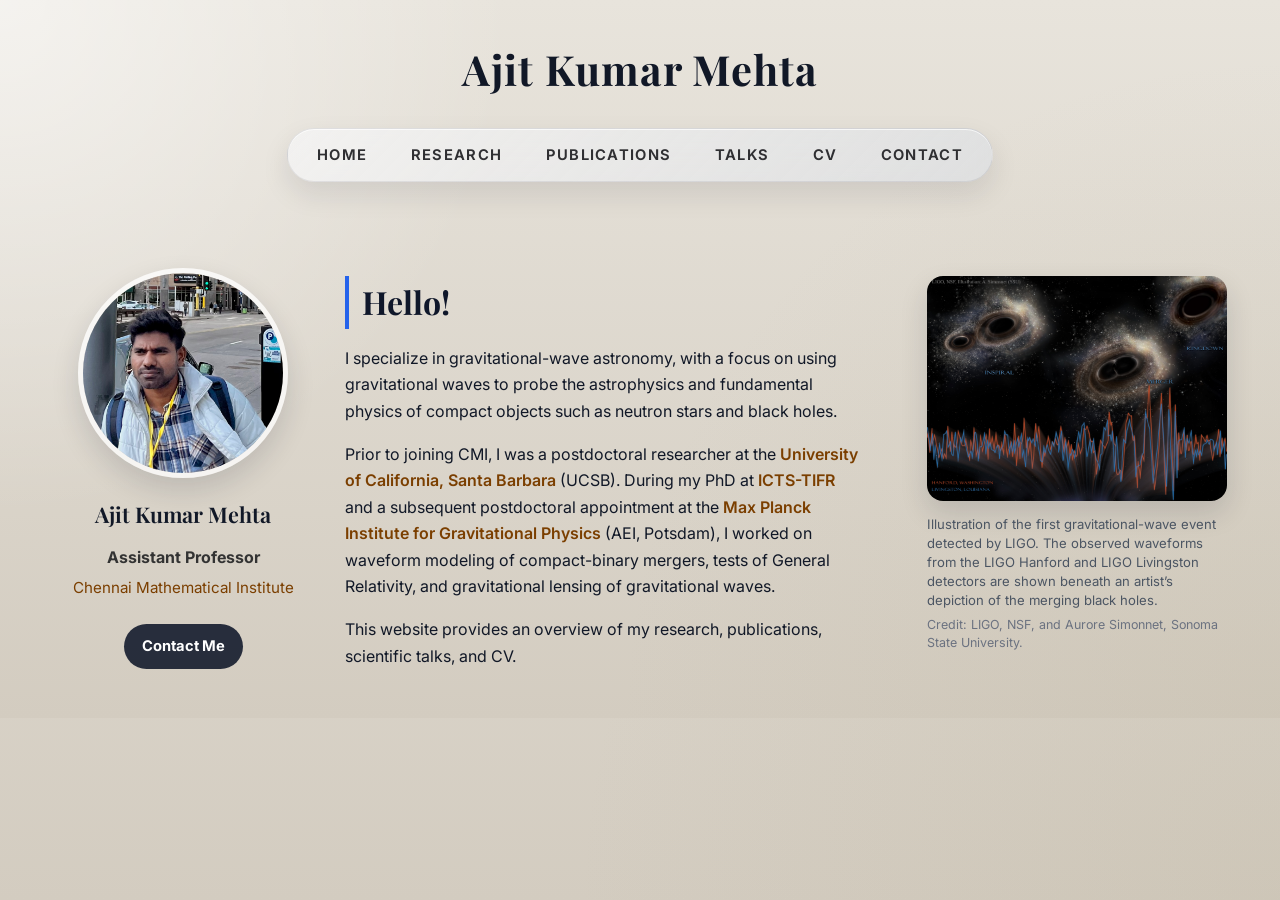
==== commit 0cd3d9fb: "Update index.html" ====
--- a/index.html
+++ b/index.html
@@ -65,12 +65,6 @@
             </p>
 
             <p>
-                My current research focuses on compact-binary population inference and the development of
-                advanced data-analysis methods for the LIGO–Virgo–KAGRA–LIGO India network, as well as for
-                next-generation gravitational-wave detectors such as the Einstein Telescope and Cosmic Explorer.
-            </p>
-
-            <p>
                 Prior to joining CMI, I was a postdoctoral researcher at the
                 <a href="https://www.physics.ucsb.edu/" target="_blank" rel="noopener">
                     University of California, Santa Barbara</a> (UCSB). During my PhD at
--- a/styles.css
+++ b/styles.css
@@ -878,5 +878,8 @@
 
 html,
 body {
-  background: #cccccc !important;
-}
+  background:
+    radial-gradient(circle at top left, rgba(255, 255, 255, 0.55), transparent 35%),
+    radial-gradient(circle at bottom right, rgba(180, 170, 145, 0.18), transparent 45%),
+    linear-gradient(180deg, #e8e4dc 0%, #d3ccc0 100%) !important;
+}
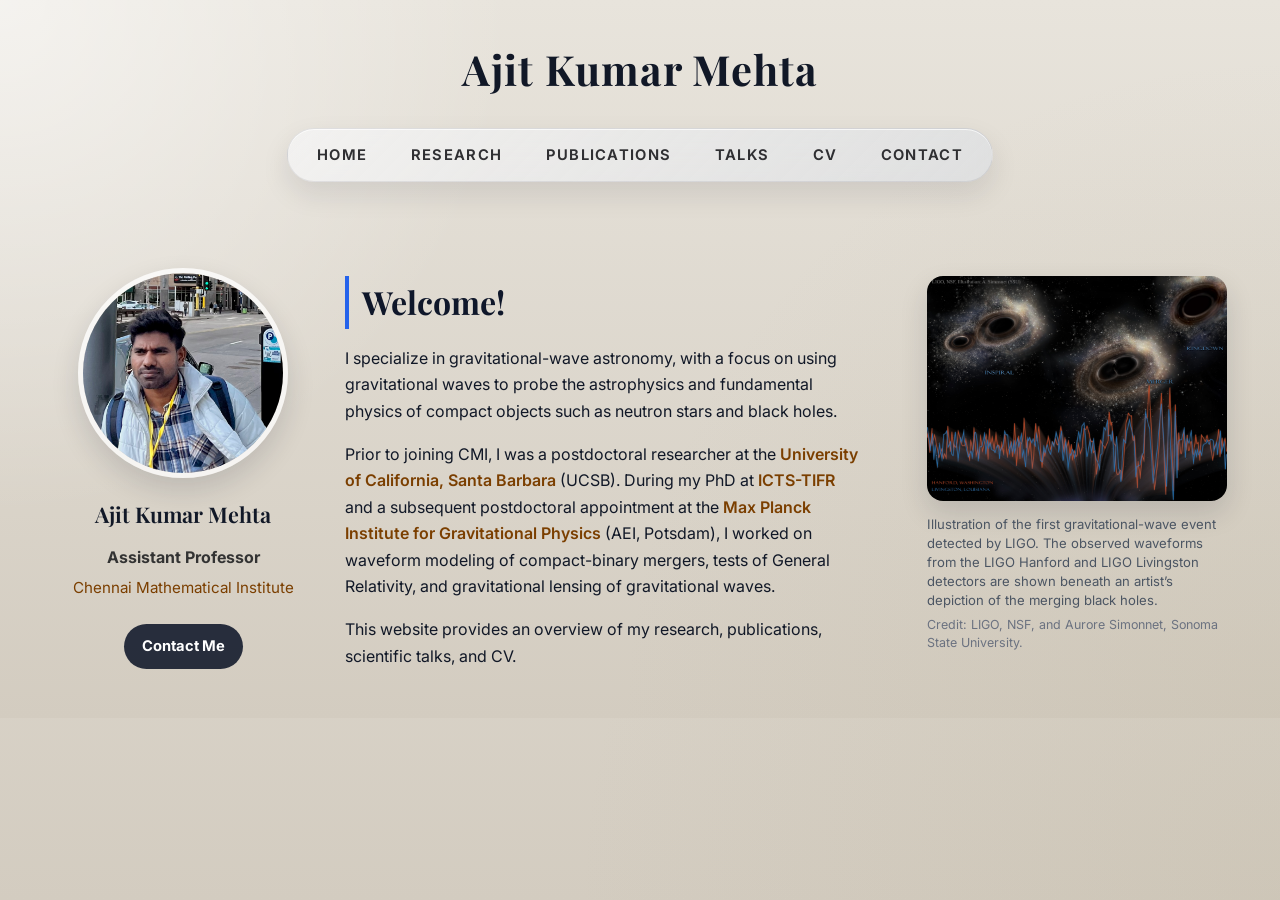
==== commit 2dbeceeb: "Update index.html" ====
--- a/index.html
+++ b/index.html
@@ -56,7 +56,7 @@
 
         <!-- CENTER TEXT -->
         <main class="bio-container">
-            <h2 class="welcome-title">Hello!</h2>
+            <h2 class="welcome-title">Welcome!</h2>
 
             <p>
                 I specialize in gravitational-wave astronomy, with a focus on using gravitational waves
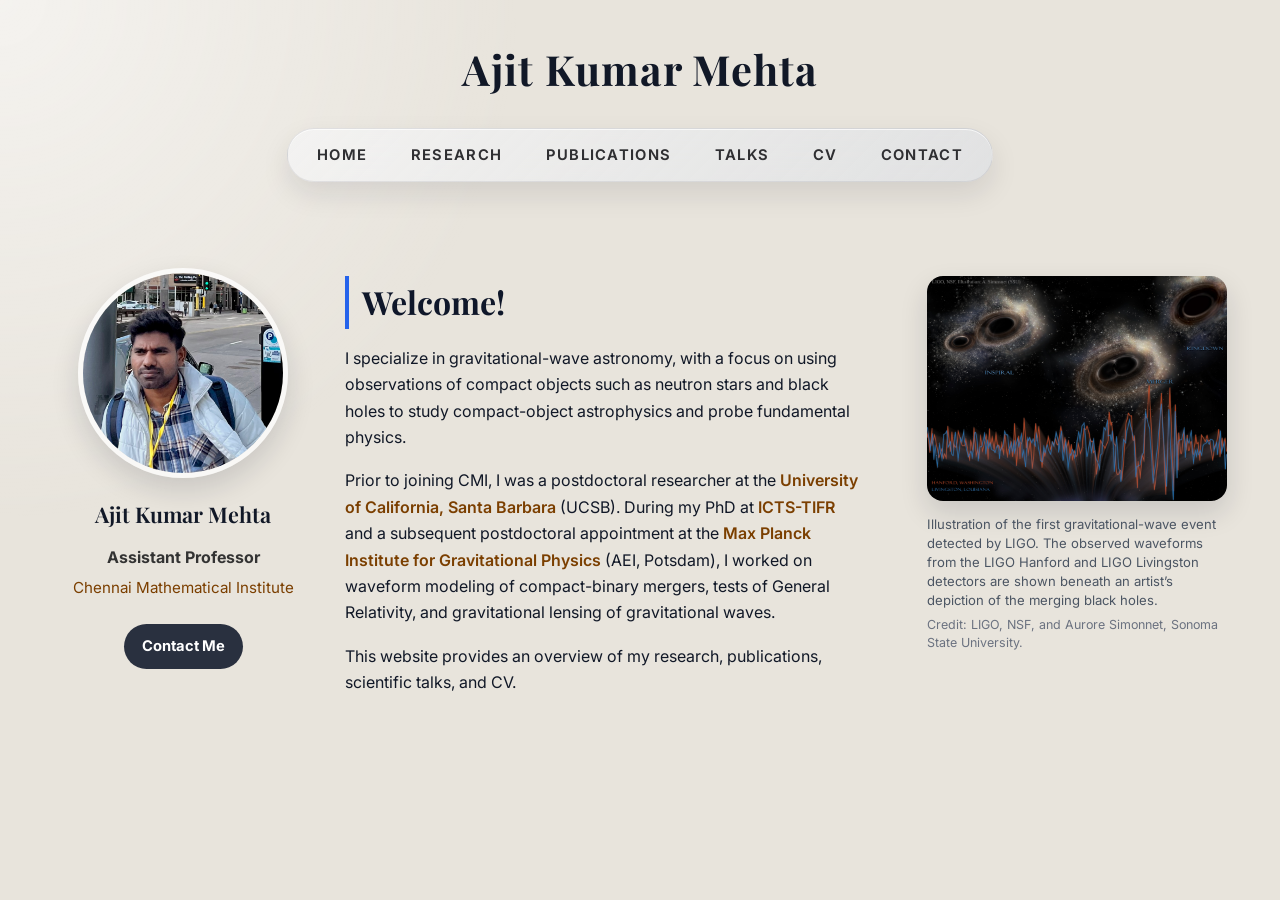
==== commit 87be75ea: "Update index.html" ====
--- a/index.html
+++ b/index.html
@@ -59,9 +59,9 @@
             <h2 class="welcome-title">Welcome!</h2>
 
             <p>
-                I specialize in gravitational-wave astronomy, with a focus on using gravitational waves
-                to probe the astrophysics and fundamental physics of compact objects such as neutron stars
-                and black holes.
+                I specialize in gravitational-wave astronomy, with a focus on using observations of compact objects 
+                such as neutron stars and black holes to study compact-object astrophysics and probe fundamental physics.
+
             </p>
 
             <p>
--- a/styles.css
+++ b/styles.css
@@ -582,8 +582,8 @@
 .talks-section-title {
   margin-top: 0.9rem;
   margin-bottom: 0.35rem;
-  color: #0f172a;
-  font-size: 1.25rem;
+  color: #4169e1;
+  font-size: 1.08rem;
   font-weight: 700;
 }
 
@@ -608,8 +608,8 @@
   margin: 0;
   color: #4169e1;
   font-size: 1.02rem;
-  font-weight: 700;
-  line-height: 1.25;
+  font-weight: 650;
+  line-height: 1.35;
 }
 
 .talk-meta {
@@ -879,7 +879,66 @@
 html,
 body {
   background:
-    radial-gradient(circle at top left, rgba(255, 255, 255, 0.55), transparent 35%),
-    radial-gradient(circle at bottom right, rgba(180, 170, 145, 0.18), transparent 45%),
-    linear-gradient(180deg, #e8e4dc 0%, #d3ccc0 100%) !important;
-}
+    radial-gradient(
+      circle at top left,
+      rgba(255, 255, 255, 0.55),
+      transparent 35%
+    ),
+    #e8e4dc !important;
+
+  background-attachment: fixed;
+}
+
+.talks-grid {
+  display: grid;
+  grid-template-columns: minmax(0, 1fr);
+}
+
+.talk-card {
+  display: flex;
+  flex-wrap: wrap;
+  align-items: baseline;
+  column-gap: 0.8rem;
+  row-gap: 0.4rem;
+}
+
+.talk-top {
+  display: contents;
+}
+
+/* Talk title always occupies the first row */
+.talk-title {
+  flex: 0 0 100%;
+  margin: 0 !important;
+  color: #0f172a;
+  font-size: 1.02rem;
+  line-height: 1.35;
+  font-weight: 650;
+}
+
+/* Event or occasion: ordinary text, but italic */
+.talk-card .badge {
+  flex: 0 1 auto;
+
+  background: none;
+  border: none;
+  border-radius: 0;
+  box-shadow: none;
+  padding: 0;
+  margin: 0;
+
+  color: inherit;
+  font-size: inherit;
+  font-weight: normal;
+  font-style: italic;
+  line-height: inherit;
+  text-transform: none;
+  letter-spacing: normal;
+  white-space: normal;
+}
+
+/* Location and date beside it */
+.talk-meta {
+  flex: 1 1 20rem;
+  margin: 0;
+}
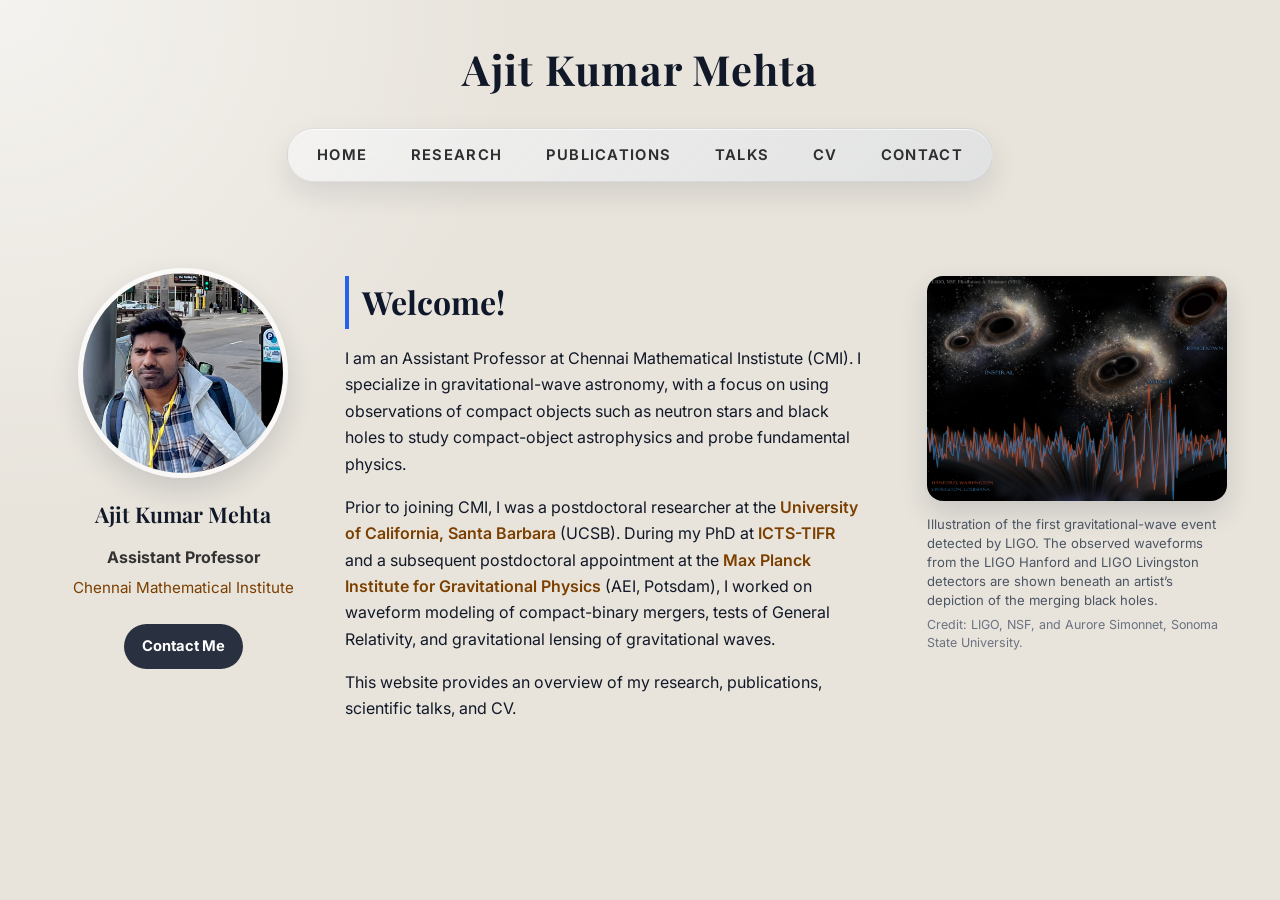
==== commit efc90311: "Fix spelling error in bio section of index.html Corrected the spelling of 'Institute' in the bio sec" ====
--- a/index.html
+++ b/index.html
@@ -59,9 +59,9 @@
             <h2 class="welcome-title">Welcome!</h2>
 
             <p>
+                I am an Assistant Professor at Chennai Mathematical Instistute (CMI).
                 I specialize in gravitational-wave astronomy, with a focus on using observations of compact objects 
-                such as neutron stars and black holes to study compact-object astrophysics and probe fundamental physics.
-
+                such as neutron stars and black holes to study compact-object astrophysics and probe fundamental physics. 
             </p>
 
             <p>
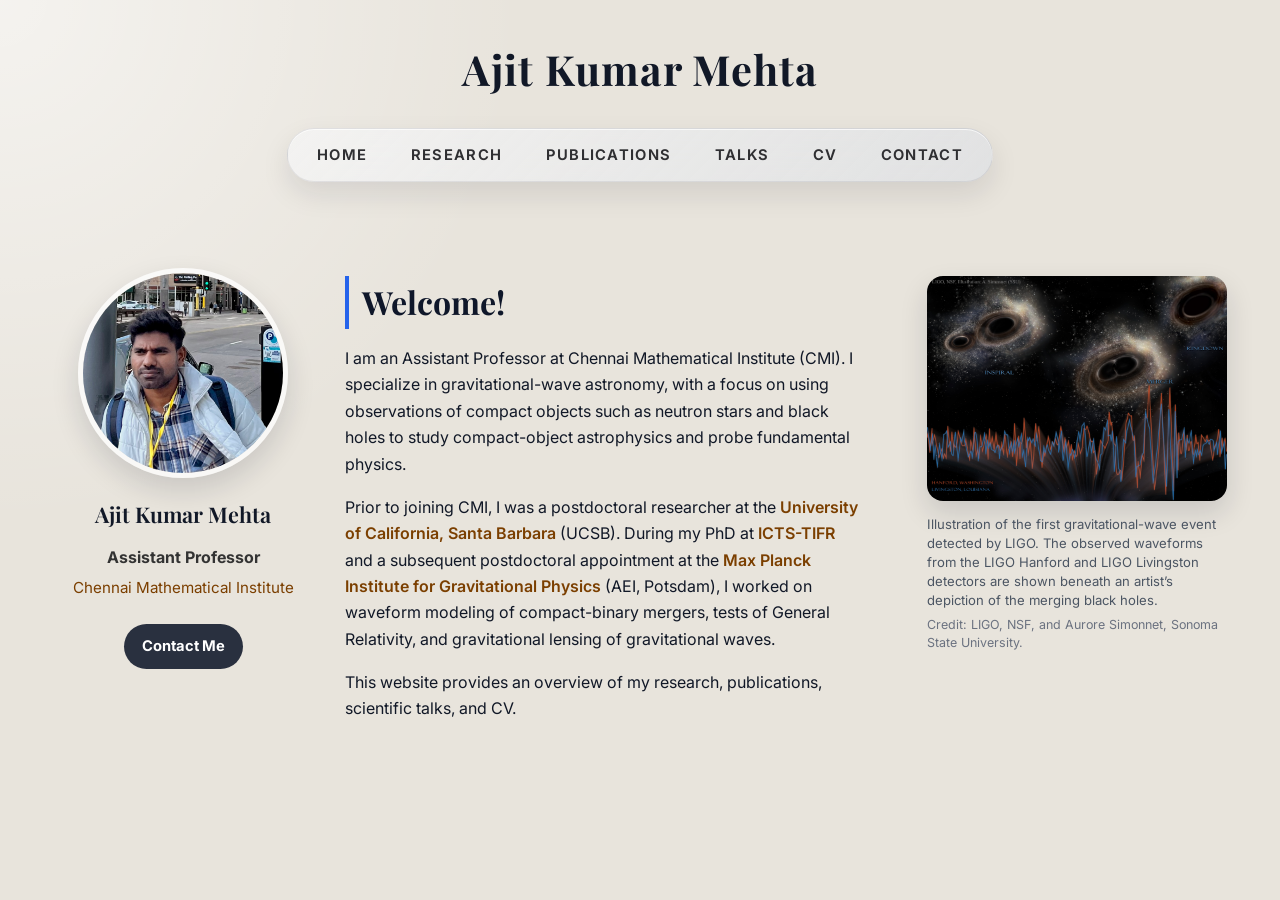
==== commit 0f5091ed: "Fix typo in 'Chennai Mathematical Institute'" ====
--- a/index.html
+++ b/index.html
@@ -59,7 +59,7 @@
             <h2 class="welcome-title">Welcome!</h2>
 
             <p>
-                I am an Assistant Professor at Chennai Mathematical Instistute (CMI).
+                I am an Assistant Professor at Chennai Mathematical Institute (CMI).
                 I specialize in gravitational-wave astronomy, with a focus on using observations of compact objects 
                 such as neutron stars and black holes to study compact-object astrophysics and probe fundamental physics. 
             </p>
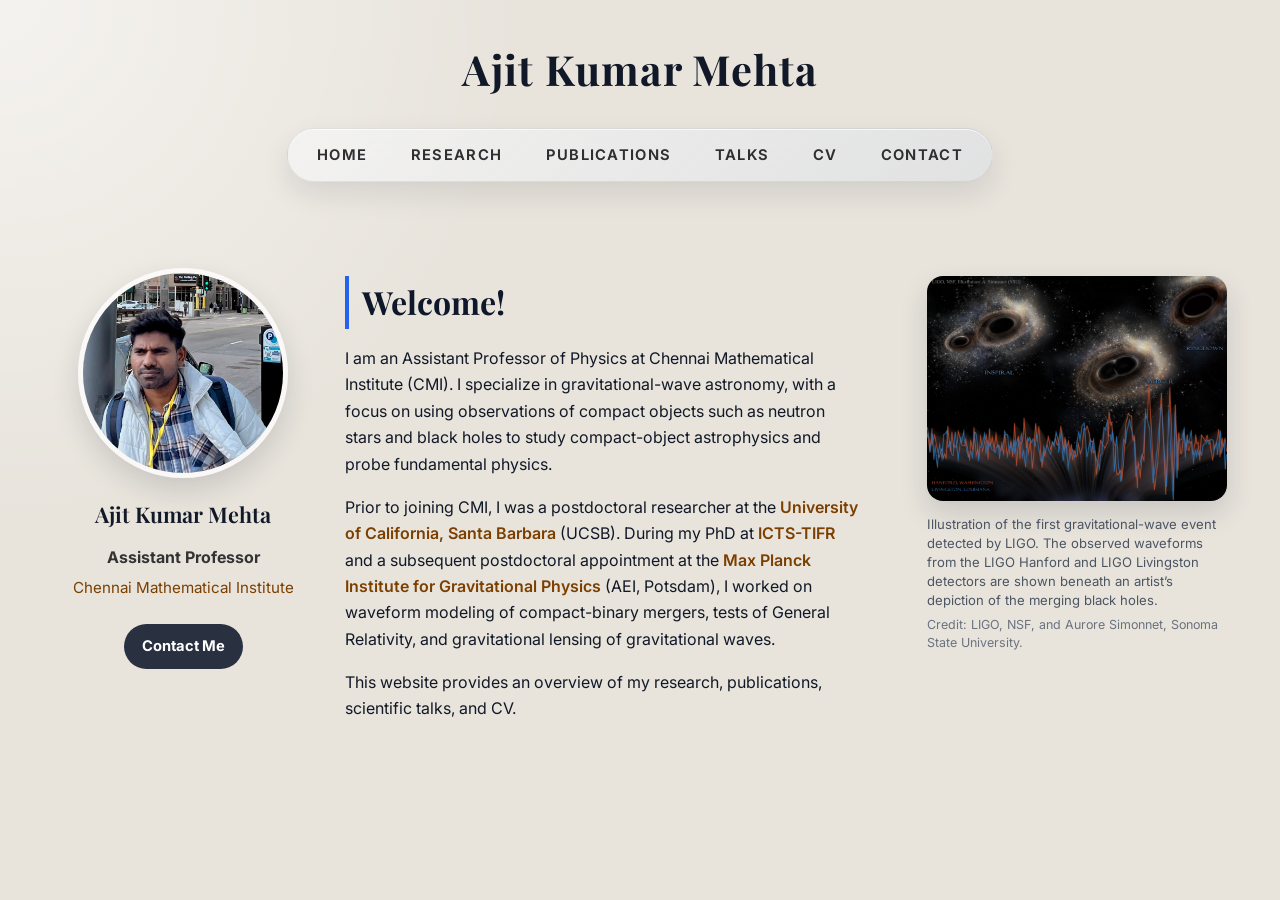
==== commit 6528a862: "Update index.html" ====
--- a/index.html
+++ b/index.html
@@ -59,7 +59,7 @@
             <h2 class="welcome-title">Welcome!</h2>
 
             <p>
-                I am an Assistant Professor at Chennai Mathematical Institute (CMI).
+                I am an Assistant Professor of Physics at Chennai Mathematical Institute (CMI).
                 I specialize in gravitational-wave astronomy, with a focus on using observations of compact objects 
                 such as neutron stars and black holes to study compact-object astrophysics and probe fundamental physics. 
             </p>
